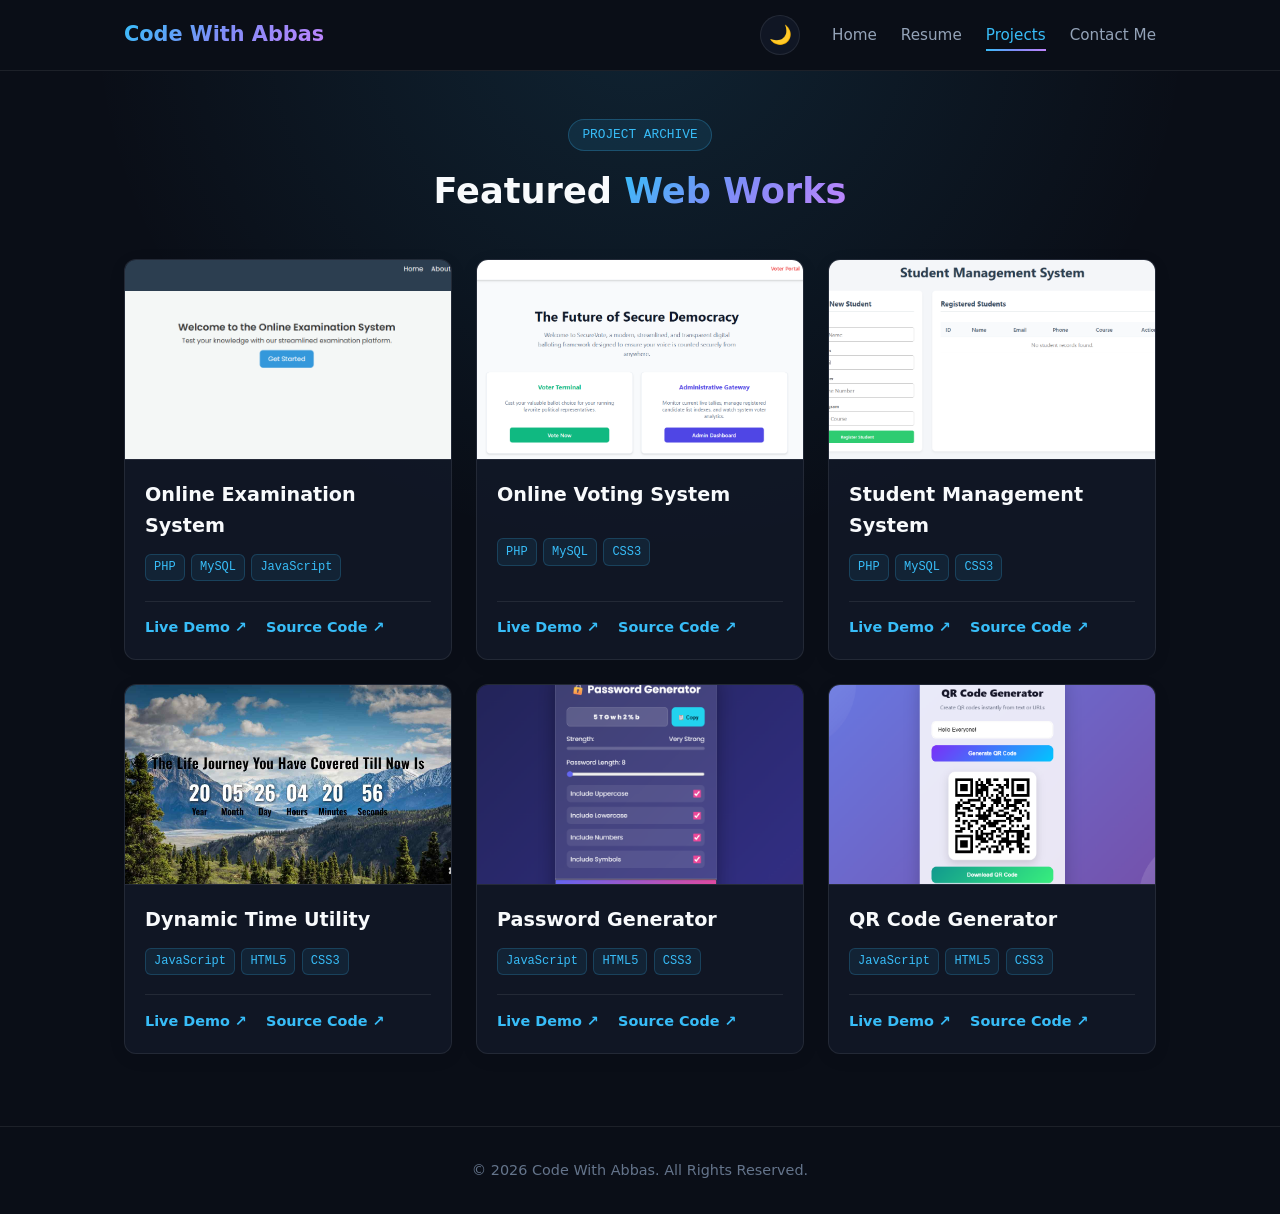
==== portfolio.html @ 572ad854 "Portfolio" ====
<!doctype html>
<html lang="en">
  <head>
    <meta charset="UTF-8" />
    <meta name="viewport" content="width=device-width, initial-scale=1.0" />
    <title>My Projects</title>
    <script>
      (function () {
        const savedTheme = localStorage.getItem("theme") || "dark";
        document.documentElement.setAttribute("data-theme", savedTheme);
      })();
    </script>
    <link rel="stylesheet" href="css/style.css" />
  </head>
  <body>
    <header class="site-header">
      <div class="site-container nav-wrapper">
        <a href="index.html" class="brand-logo">
          <span class="gradient-text">Code With Abbas</span>
        </a>
        <div class="nav-actions">
          <button
            class="nav-toggle-btn"
            id="mobileMenuToggle"
            aria-label="Toggle navigation"
          >
            ☰
          </button>
          <nav>
            <ul class="nav-list" id="primaryNav">
              <li class="theme-toggle-item">
                <button
                  class="theme-btn"
                  id="themeToggleBtn"
                  aria-label="Toggle Dark/Light mode"
                >
                  <span class="theme-icon moon-icon">🌙</span>
                  <span class="theme-icon sun-icon">☀️</span>
                </button>
              </li>
              <li>
                <a href="index.html" class="nav-link">Home</a>
              </li>
              <li><a href="resume.html" class="nav-link">Resume</a></li>
              <li>
                <a href="portfolio.html" class="nav-link nav-active"
                  >Projects</a
                >
              </li>
              <li><a href="contact.html" class="nav-link">Contact Me</a></li>
            </ul>
          </nav>
        </div>
      </div>
    </header>

    <main class="main-content">
      <div class="site-container">
        <div class="section-head">
          <span class="section-badge">PROJECT ARCHIVE</span>
          <h1 class="section-title">
            Featured <span class="gradient-text">Web Works</span>
          </h1>
        </div>

        <div class="cards-grid">
          <article class="glass-card project-card">
            <div class="project-img-wrapper">
              <img
                src="assets/Online-Examination-System.png"
                alt="Online Examination System Screenshot"
                class="project-thumbnail"
                onerror="
                  this.src =
                    'https://placehold.co/600x350/131a2a/38bdf8?text=Online+Exam+System'
                "
              />
            </div>
            <div class="project-content">
              <h3 class="project-title">Online Examination System</h3>
              <div class="project-tech">
                <span class="tech-tag">PHP</span>
                <span class="tech-tag">MySQL</span>
                <span class="tech-tag">JavaScript</span>
              </div>
              <div class="project-actions">
                <a href="#" target="_blank" class="link-btn">Live Demo ↗</a>
                <a href="https://github.com" target="_blank" class="link-btn"
                  >Source Code ↗</a
                >
              </div>
            </div>
          </article>

          <article class="glass-card project-card">
            <div class="project-img-wrapper">
              <img
                src="assets/Online-Voting-System.png"
                alt="Online Voting System Screenshot"
                class="project-thumbnail"
                onerror="
                  this.src =
                    'https://placehold.co/600x350/131a2a/38bdf8?text=Online+Voting+System'
                "
              />
            </div>
            <div class="project-content">
              <h3 class="project-title">Online Voting System</h3>
              <div class="project-tech">
                <span class="tech-tag">PHP</span>
                <span class="tech-tag">MySQL</span>
                <span class="tech-tag">CSS3</span>
              </div>
              <div class="project-actions">
                <a href="#" target="_blank" class="link-btn">Live Demo ↗</a>
                <a href="https://github.com" target="_blank" class="link-btn"
                  >Source Code ↗</a
                >
              </div>
            </div>
          </article>

          <article class="glass-card project-card">
            <div class="project-img-wrapper">
              <img
                src="assets/Student-Management-System.png"
                alt="Student Management System Screenshot"
                class="project-thumbnail"
                onerror="
                  this.src =
                    'https://placehold.co/600x350/131a2a/38bdf8?text=Student+Management+System'
                "
              />
            </div>
            <div class="project-content">
              <h3 class="project-title">Student Management System</h3>
              <div class="project-tech">
                <span class="tech-tag">PHP</span>
                <span class="tech-tag">MySQL</span>
                <span class="tech-tag">CSS3</span>
              </div>
              <div class="project-actions">
                <a href="#" target="_blank" class="link-btn">Live Demo ↗</a>
                <a href="https://github.com" target="_blank" class="link-btn"
                  >Source Code ↗</a
                >
              </div>
            </div>
          </article>

          <article class="glass-card project-card">
            <div class="project-img-wrapper">
              <img
                src="assets/Life-Time-Calculator.jpg"
                alt="Dynamic Time Utility Screenshot"
                class="project-thumbnail"
                onerror="
                  this.src =
                    'https://placehold.co/600x350/131a2a/38bdf8?text=Dynamic+Web+Tool'
                "
              />
            </div>
            <div class="project-content">
              <h3 class="project-title">Dynamic Time Utility</h3>
              <div class="project-tech">
                <span class="tech-tag">JavaScript</span>
                <span class="tech-tag">HTML5</span>
                <span class="tech-tag">CSS3</span>
              </div>
              <div class="project-actions">
                <a
                  href="Projects/Life Timer App/index.html"
                  target="_blank"
                  class="link-btn"
                  >Live Demo ↗</a
                >
                <a href="https://github.com" target="_blank" class="link-btn"
                  >Source Code ↗</a
                >
              </div>
            </div>
          </article>
          <article class="glass-card project-card">
            <div class="project-img-wrapper">
              <img
                src="assets/Password-Generator.png"
                alt="Password Generator Screenshot"
                class="project-thumbnail"
                onerror="
                  this.src =
                    'https://placehold.co/600x350/131a2a/38bdf8?text=Dynamic+Web+Tool'
                "
              />
            </div>
            <div class="project-content">
              <h3 class="project-title">Password Generator</h3>
              <div class="project-tech">
                <span class="tech-tag">JavaScript</span>
                <span class="tech-tag">HTML5</span>
                <span class="tech-tag">CSS3</span>
              </div>
              <div class="project-actions">
                <a
                  href="Projects/Password Generator/index.html"
                  target="_blank"
                  class="link-btn"
                  >Live Demo ↗</a
                >
                <a href="https://github.com" target="_blank" class="link-btn"
                  >Source Code ↗</a
                >
              </div>
            </div>
          </article>
          <article class="glass-card project-card">
            <div class="project-img-wrapper">
              <img
                src="assets/QR-Code-Generator.png"
                alt="QR Code Generator Screenshot"
                class="project-thumbnail"
                onerror="
                  this.src =
                    'https://placehold.co/600x350/131a2a/38bdf8?text=QR+Code+Generator'
                "
              />
            </div>
            <div class="project-content">
              <h3 class="project-title">QR Code Generator</h3>
              <div class="project-tech">
                <span class="tech-tag">JavaScript</span>
                <span class="tech-tag">HTML5</span>
                <span class="tech-tag">CSS3</span>
              </div>
              <div class="project-actions">
                <a
                  href="Projects/QR Code Generator App/index.html"
                  target="_blank"
                  class="link-btn"
                  >Live Demo ↗</a
                >
                <a href="https://github.com" target="_blank" class="link-btn"
                  >Source Code ↗</a
                >
              </div>
            </div>
          </article>
        </div>
      </div>
    </main>

    <footer class="site-footer">
      <div class="site-container">
        <p>© 2026 Code With Abbas. All Rights Reserved.</p>
      </div>
    </footer>

    <script src="js/script.js"></script>
  </body>
</html>
---- css/style.css ----
/* ==========================================================================
   1. ROOT VARIABLES & THEME CONFIGURATION
   ========================================================================== */
:root {
  /* Typography */
  --font-main: system-ui, -apple-system, BlinkMacSystemFont, 'Segoe UI', Roboto, Helvetica, Arial, sans-serif;
  --font-heading: 'Segoe UI', system-ui, -apple-system, sans-serif;
  --font-code: 'Consolas', 'Courier New', monospace;

  /* Default Dark Mode Colors */
  --bg-dark: #0a0e17;
  --bg-card: rgba(19, 26, 42, 0.75);
  --bg-card-hover: rgba(26, 36, 60, 0.95);
  --border-card: rgba(255, 255, 255, 0.08);

  --accent-cyan: #38bdf8;
  --accent-indigo: #818cf8;
  --accent-purple: #c084fc;
  --text-main: #f8fafc;
  --text-muted: #94a3b8;
  --text-subtle: #64748b;

  --input-bg: rgba(10, 14, 23, 0.8);
  --gradient-accent: linear-gradient(135deg, var(--accent-cyan) 0%, var(--accent-indigo) 50%, var(--accent-purple) 100%);
  --gradient-glow: radial-gradient(circle at 50% 0%, rgba(56, 189, 248, 0.12), transparent 50%);

  /* Radii & Transitions */
  --radius-sm: 6px;
  --radius-md: 12px;
  --radius-lg: 18px;
  --radius-full: 9999px;
  --transition: all 0.3s cubic-bezier(0.4, 0, 0.2, 1);
}

/* Light Theme Variables */
[data-theme="light"] {
  --bg-dark: #f1f5f9;
  --bg-card: rgba(255, 255, 255, 0.85);
  --bg-card-hover: rgba(255, 255, 255, 1);
  --border-card: rgba(0, 0, 0, 0.08);

  --accent-cyan: #0284c7;
  --accent-indigo: #6366f1;
  --accent-purple: #9333ea;
  --text-main: #0f172a;
  --text-muted: #475569;
  --text-subtle: #94a3b8;

  --input-bg: #ffffff;
  --gradient-accent: linear-gradient(135deg, #0284c7 0%, #6366f1 50%, #9333ea 100%);
  --gradient-glow: radial-gradient(circle at 50% 0%, rgba(2, 132, 199, 0.12), transparent 60%);
}

/* ==========================================================================
   2. GLOBAL RESET & BASE STYLES
   ========================================================================== */
*,
*::before,
*::after {
  margin: 0;
  padding: 0;
  box-sizing: border-box;
}

body {
  font-family: var(--font-main);
  background-color: var(--bg-dark);
  background-image: var(--gradient-glow);
  background-attachment: fixed;
  color: var(--text-main);
  line-height: 1.6;
  min-height: 100vh;
  display: flex;
  flex-direction: column;
  transition: background-color 0.3s ease, color 0.3s ease;
}

.site-container {
  max-width: 1080px;
  margin: 0 auto;
  padding: 0 1.5rem;
  width: 100%;
}

.main-content {
  flex: 1;
  padding: 3rem 0 4.5rem;
}

/* ==========================================================================
   3. TYPOGRAPHY & REUSABLE UI ELEMENTS
   ========================================================================== */
.section-head {
  text-align: center;
  margin-bottom: 2.5rem;
}

.section-badge {
  display: inline-block;
  padding: 0.3rem 0.85rem;
  background: rgba(56, 189, 248, 0.1);
  border: 1px solid rgba(56, 189, 248, 0.25);
  color: var(--accent-cyan);
  font-family: var(--font-code);
  font-size: 0.8rem;
  border-radius: var(--radius-full);
  margin-bottom: 0.75rem;
}

.section-title {
  font-family: var(--font-heading);
  font-size: 2.2rem;
  font-weight: 700;
}

.gradient-text {
  background: var(--gradient-accent);
  background-clip: text;
  -webkit-text-fill-color: transparent;
}

.btn-group {
  display: flex;
  gap: 1rem;
  flex-wrap: wrap;
}

.btn-primary {
  display: inline-flex;
  align-items: center;
  gap: 0.5rem;
  padding: 0.7rem 1.4rem;
  background: var(--gradient-accent);
  color: #ffffff;
  font-weight: 700;
  text-decoration: none;
  border-radius: var(--radius-md);
  transition: var(--transition);
  border: none;
  cursor: pointer;
}

.btn-primary:hover {
  transform: translateY(-2px);
  box-shadow: 0 8px 16px -4px rgba(56, 189, 248, 0.4);
}

.btn-secondary {
  display: inline-flex;
  align-items: center;
  gap: 0.5rem;
  padding: 0.7rem 1.4rem;
  background: rgba(255, 255, 255, 0.05);
  border: 1px solid var(--border-card);
  color: var(--text-main);
  font-weight: 600;
  text-decoration: none;
  border-radius: var(--radius-md);
  transition: var(--transition);
}

.btn-secondary:hover {
  background: rgba(255, 255, 255, 0.1);
  transform: translateY(-2px);
}

.cards-grid {
  display: grid;
  grid-template-columns: repeat(auto-fit, minmax(300px, 1fr));
  gap: 1.5rem;
}

.glass-card {
  background: var(--bg-card);
  border: 1px solid var(--border-card);
  border-radius: var(--radius-md);
  padding: 1.5rem;
  transition: var(--transition);
  box-shadow: 0 4px 20px rgba(0, 0, 0, 0.05);
}

.glass-card:hover {
  background: var(--bg-card-hover);
  border-color: rgba(56, 189, 248, 0.35);
  transform: translateY(-3px);
}

/* ==========================================================================
   4. NAVIGATION BAR & THEME TOGGLE
   ========================================================================== */
.site-header {
  position: sticky;
  top: 0;
  z-index: 1000;
  backdrop-filter: blur(12px);
  -webkit-backdrop-filter: blur(12px);
  background-color: var(--bg-dark);
  border-bottom: 1px solid var(--border-card);
  transition: background-color 0.3s ease, border-color 0.3s ease;
}

.nav-wrapper {
  display: flex;
  justify-content: space-between;
  align-items: center;
  height: 70px;
}

.brand-logo {
  font-family: var(--font-heading);
  font-size: 1.3rem;
  font-weight: 700;
  color: var(--text-main);
  text-decoration: none;
}

.nav-actions {
  display: flex;
  align-items: center;
}

.nav-list {
  display: flex;
  align-items: center;
  gap: 1.5rem;
  list-style: none;
}

.nav-link {
  color: var(--text-muted);
  text-decoration: none;
  font-size: 0.95rem;
  font-weight: 500;
  transition: var(--transition);
  padding: 0.4rem 0;
  position: relative;
}

.nav-link:hover,
.nav-link.nav-active {
  color: var(--accent-cyan);
  transition: 0.5s ease-in-out;
}

.nav-link.nav-active::after {
  content: '';
  position: absolute;
  bottom: 0;
  left: 0;
  width: 100%;
  height: 2px;
  background: var(--gradient-accent);
}

/* Theme Toggle Button & Animation */
.theme-toggle-item {
  display: flex;
  align-items: center;
  margin-right: 0.5rem;
}

.theme-btn {
  width: 40px;
  height: 40px;
  border-radius: var(--radius-full);
  background: var(--bg-card);
  border: 1px solid var(--border-card);
  cursor: pointer;
  display: flex;
  align-items: center;
  justify-content: center;
  position: relative;
  overflow: hidden;
  transition: var(--transition);
}

.theme-btn:hover {
  border-color: var(--accent-cyan);
  transform: scale(1.08);
}

.theme-icon {
  font-size: 1.15rem;
  position: absolute;
  transition: transform 0.4s cubic-bezier(0.4, 0, 0.2, 1), opacity 0.3s ease;
}

/* Dark Mode default state */
.sun-icon {
  transform: translateY(35px) rotate(90deg);
  opacity: 0;
}

.moon-icon {
  transform: translateY(0) rotate(0deg);
  opacity: 1;
}

/* Light Mode active state */
[data-theme="light"] .sun-icon {
  transform: translateY(0) rotate(0deg);
  opacity: 1;
}

[data-theme="light"] .moon-icon {
  transform: translateY(-35px) rotate(-90deg);
  opacity: 0;
}

.nav-toggle-btn {
  display: none;
  background: none;
  border: none;
  color: var(--text-main);
  font-size: 1.5rem;
  cursor: pointer;
}

/* ==========================================================================
   5. ABOUT PAGE (INDEX)
   ========================================================================== */
.about-hero {
  display: grid;
  grid-template-columns: 300px 1fr;
  gap: 2.5rem;
  align-items: center;
  margin-bottom: 3.5rem;
}

.profile-card {
  position: relative;
}

.profile-glow {
  position: absolute;
  inset: -6px;
  background: var(--gradient-accent);
  filter: blur(20px);
  opacity: 0.35;
  border-radius: var(--radius-lg);
  z-index: 0;
}

.profile-img-box {
  position: relative;
  z-index: 1;
  background: var(--bg-card);
  border: 1px solid var(--border-card);
  border-radius: var(--radius-lg);
  padding: 0.75rem;
}

.profile-avatar {
  width: 100%;
  aspect-ratio: 1/1;
  border-radius: var(--radius-md);
  object-fit: cover;
  display: block;
}

.about-info-panel h1 {
  font-size: 2.5rem;
  line-height: 1.2;
  margin-bottom: 0.4rem;
}

.about-role {
  font-size: 1.1rem;
  color: var(--accent-cyan);
  font-weight: 600;
  margin-bottom: 1rem;
}

.about-bio {
  color: var(--text-muted);
  font-size: 1.05rem;
  margin-bottom: 1.5rem;
}

/* ==========================================================================
   6. RESUME PAGE
   ========================================================================== */
.resume-top-bar {
  display: flex;
  justify-content: space-between;
  align-items: flex-end;
  margin-bottom: 2rem;
  flex-wrap: wrap;
  gap: 1.2rem;
}

.resume-sheet {
  background: var(--bg-card);
  border: 1px solid var(--border-card);
  border-radius: var(--radius-lg);
  padding: 1.5rem;
  box-shadow: 0 20px 40px rgba(0, 0, 0, 0.2);
}

.resume-full-image-wrapper {
  width: 100%;
  display: flex;
  justify-content: center;
}

.resume-full-img {
  width: 100%;
  max-width: 950px;
  height: auto;
  border-radius: var(--radius-sm);
  border: 1px solid var(--border-card);
  box-shadow: 0 12px 35px rgba(0, 0, 0, 0.3);
  display: block;
}

/* ==========================================================================
   7. PORTFOLIO PAGE
   ========================================================================== */
.filter-tabs {
  display: flex;
  justify-content: center;
  gap: 0.75rem;
  margin-bottom: 2.5rem;
  flex-wrap: wrap;
}

.filter-btn {
  background: rgba(255, 255, 255, 0.05);
  border: 1px solid var(--border-card);
  color: var(--text-muted);
  padding: 0.5rem 1.2rem;
  border-radius: var(--radius-full);
  font-size: 0.9rem;
  cursor: pointer;
  transition: var(--transition);
}

.filter-btn:hover,
.filter-btn.active-filter {
  background: var(--accent-cyan);
  color: #ffffff;
  border-color: var(--accent-cyan);
  font-weight: 600;
}

.project-card {
  display: flex;
  flex-direction: column;
  overflow: hidden;
  padding: 0;
}

.project-img-wrapper {
  width: 100%;
  height: 200px;
  overflow: hidden;
  position: relative;
  background-color: var(--bg-card);
  border-bottom: 1px solid var(--border-card);
}

.project-thumbnail {
  width: 100%;
  height: 100%;
  object-fit: cover;
  transition: transform 0.4s ease;
}

.project-card:hover .project-thumbnail {
  transform: scale(1.04);
}

.project-content {
  padding: 1.25rem;
  display: flex;
  flex-direction: column;
  flex-grow: 1;
  justify-content: space-between;
}

.project-title {
  font-size: 1.2rem;
  font-weight: 700;
  margin-bottom: 0.75rem;
}

.project-tech {
  display: flex;
  flex-wrap: wrap;
  gap: 0.4rem;
  margin-bottom: 1.2rem;
}

.tech-tag {
  background: rgba(56, 189, 248, 0.08);
  border: 1px solid rgba(56, 189, 248, 0.2);
  color: var(--accent-cyan);
  font-family: var(--font-code);
  font-size: 0.75rem;
  padding: 0.2rem 0.5rem;
  border-radius: var(--radius-sm);
}

.project-actions {
  display: flex;
  gap: 1.2rem;
  padding-top: 0.9rem;
  border-top: 1px solid var(--border-card);
}

.link-btn {
  text-decoration: none;
  font-size: 0.9rem;
  font-weight: 600;
  color: var(--accent-cyan);
  transition: var(--transition);
}

.link-btn:hover {
  color: var(--accent-purple);
}

/* ==========================================================================
   8. CONTACT PAGE
   ========================================================================== */
.contact-grid {
  display: grid;
  grid-template-columns: 1fr 1.3fr;
  gap: 2rem;
}

.contact-detail-card {
  display: flex;
  align-items: center;
  gap: 1rem;
  padding: 1rem;
  background: var(--bg-card);
  border: 1px solid var(--border-card);
  border-radius: var(--radius-md);
  margin-top: 1rem;
}

.form-group {
  margin-bottom: 1.2rem;
}

.form-label {
  display: block;
  font-size: 0.85rem;
  margin-bottom: 0.4rem;
  color: var(--text-muted);
}

.form-input,
.form-textarea {
  width: 100%;
  padding: 0.8rem;
  background: var(--input-bg);
  border: 1px solid var(--border-card);
  border-radius: var(--radius-sm);
  color: var(--text-main);
  font-family: var(--font-main);
  font-size: 0.95rem;
  transition: var(--transition);
}

.form-input:focus,
.form-textarea:focus {
  outline: none;
  border-color: var(--accent-cyan);
  box-shadow: 0 0 0 3px rgba(56, 189, 248, 0.15);
}

.form-textarea {
  min-height: 120px;
  resize: vertical;
}

.status-box {
  display: none;
  padding: 0.8rem;
  border-radius: var(--radius-sm);
  margin-top: 1rem;
  font-size: 0.9rem;
}

.status-box.success {
  display: block;
  background: rgba(34, 197, 94, 0.15);
  border: 1px solid rgba(34, 197, 94, 0.3);
  color: #4ade80;
}

.status-box.error {
  display: block;
  background: rgba(239, 68, 68, 0.15);
  border: 1px solid rgba(239, 68, 68, 0.3);
  color: #f87171;
}

/* ==========================================================================
   9. FOOTER
   ========================================================================== */
.site-footer {
  border-top: 1px solid var(--border-card);
  padding: 2rem 0;
  text-align: center;
  color: var(--text-subtle);
  font-size: 0.9rem;
  margin-top: auto;
}

/* ==========================================================================
   10. MEDIA QUERIES (RESPONSIVENESS)
   ========================================================================== */
@media (max-width: 860px) {

  .about-hero,
  .contact-grid {
    grid-template-columns: 1fr;
  }

  .profile-card {
    max-width: 260px;
    margin: 0 auto;
  }
}

@media (max-width: 640px) {
  .nav-list {
    position: fixed;
    top: 70px;
    left: -100%;
    width: 100%;
    height: calc(100vh - 70px);
    background: var(--bg-dark);
    flex-direction: column;
    padding: 2rem;
    transition: 0.25s ease;
  }

  .nav-list.active {
    left: 0;
  }

  .nav-toggle-btn {
    display: block;
  }

  .theme-toggle-item {
    margin-right: 0;
    margin-bottom: 1rem;
  }

  .resume-top-bar {
    flex-direction: column;
    align-items: flex-start;
  }

  .resume-sheet {
    padding: 1rem;
  }
}

/* ==========================================================================
   PAGE TRANSITION ANIMATION
   ========================================================================== */
.main-content {
  flex: 1;
  padding: 3rem 0 4.5rem;
  animation: smoothContentFadeIn 0.35s cubic-bezier(0.2, 0.8, 0.2, 1) forwards;
  will-change: transform, opacity;
}

@keyframes smoothContentFadeIn {
  from {
    opacity: 0;
    transform: translateY(8px);
  }

  to {
    opacity: 1;
    transform: translateY(0);
  }
}
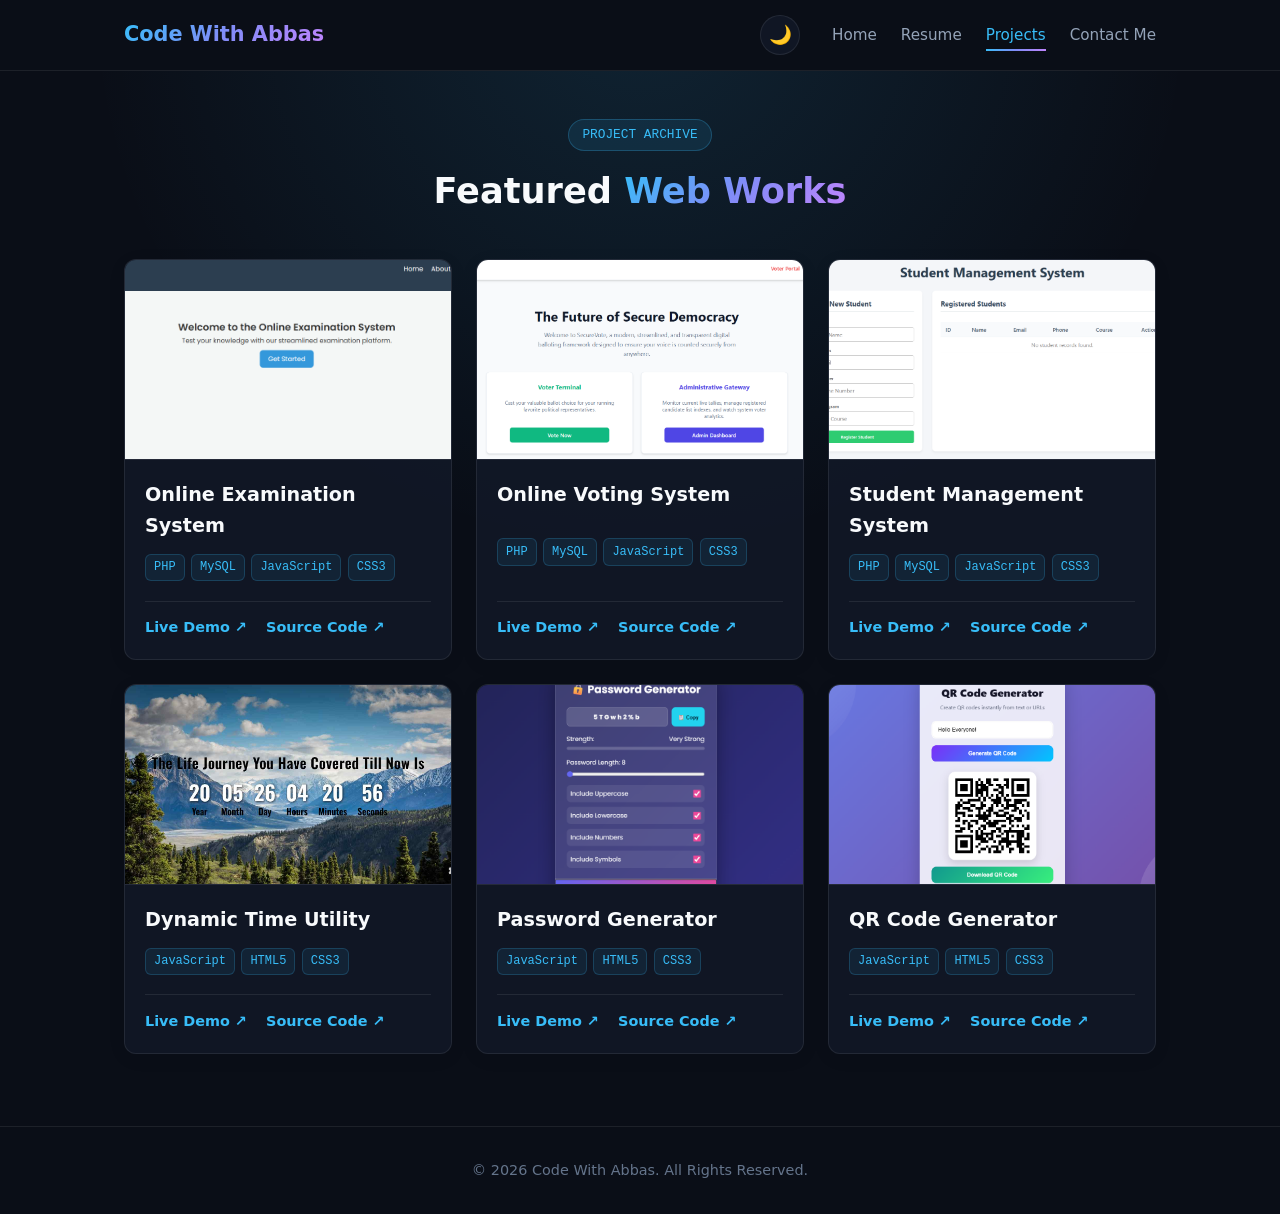
==== commit 405a4f39: "Fix HTML encoding issues in portfolio.html" ====
--- a/portfolio.html
+++ b/portfolio.html
@@ -82,6 +82,7 @@
                 <span class="tech-tag">PHP</span>
                 <span class="tech-tag">MySQL</span>
                 <span class="tech-tag">JavaScript</span>
+                <span class="tech-tag">CSS3</span>
               </div>
               <div class="project-actions">
                 <a href="#" target="_blank" class="link-btn">Live Demo ↗</a>
@@ -109,6 +110,7 @@
               <div class="project-tech">
                 <span class="tech-tag">PHP</span>
                 <span class="tech-tag">MySQL</span>
+                <span class="tech-tag">JavaScript</span>
                 <span class="tech-tag">CSS3</span>
               </div>
               <div class="project-actions">
@@ -137,6 +139,7 @@
               <div class="project-tech">
                 <span class="tech-tag">PHP</span>
                 <span class="tech-tag">MySQL</span>
+                <span class="tech-tag">JavaScript</span>
                 <span class="tech-tag">CSS3</span>
               </div>
               <div class="project-actions">
@@ -174,7 +177,7 @@
                   class="link-btn"
                   >Live Demo ↗</a
                 >
-                <a href="https://github.com" target="_blank" class="link-btn"
+                <a href="https://github.com/Rana-Abbas417/My-Developer-Portfolio/tree/main/Projects/Life%20Timer%20App" target="_blank" class="link-btn"
                   >Source Code ↗</a
                 >
               </div>
@@ -206,7 +209,7 @@
                   class="link-btn"
                   >Live Demo ↗</a
                 >
-                <a href="https://github.com" target="_blank" class="link-btn"
+                <a href="https://github.com/Rana-Abbas417/My-Developer-Portfolio/tree/main/Projects/Password%20Generator" target="_blank" class="link-btn"
                   >Source Code ↗</a
                 >
               </div>
@@ -238,7 +241,7 @@
                   class="link-btn"
                   >Live Demo ↗</a
                 >
-                <a href="https://github.com" target="_blank" class="link-btn"
+                <a href="https://github.com/Rana-Abbas417/My-Developer-Portfolio/tree/main/Projects/QR%20Code%20Generator%20App" target="_blank" class="link-btn"
                   >Source Code ↗</a
                 >
               </div>
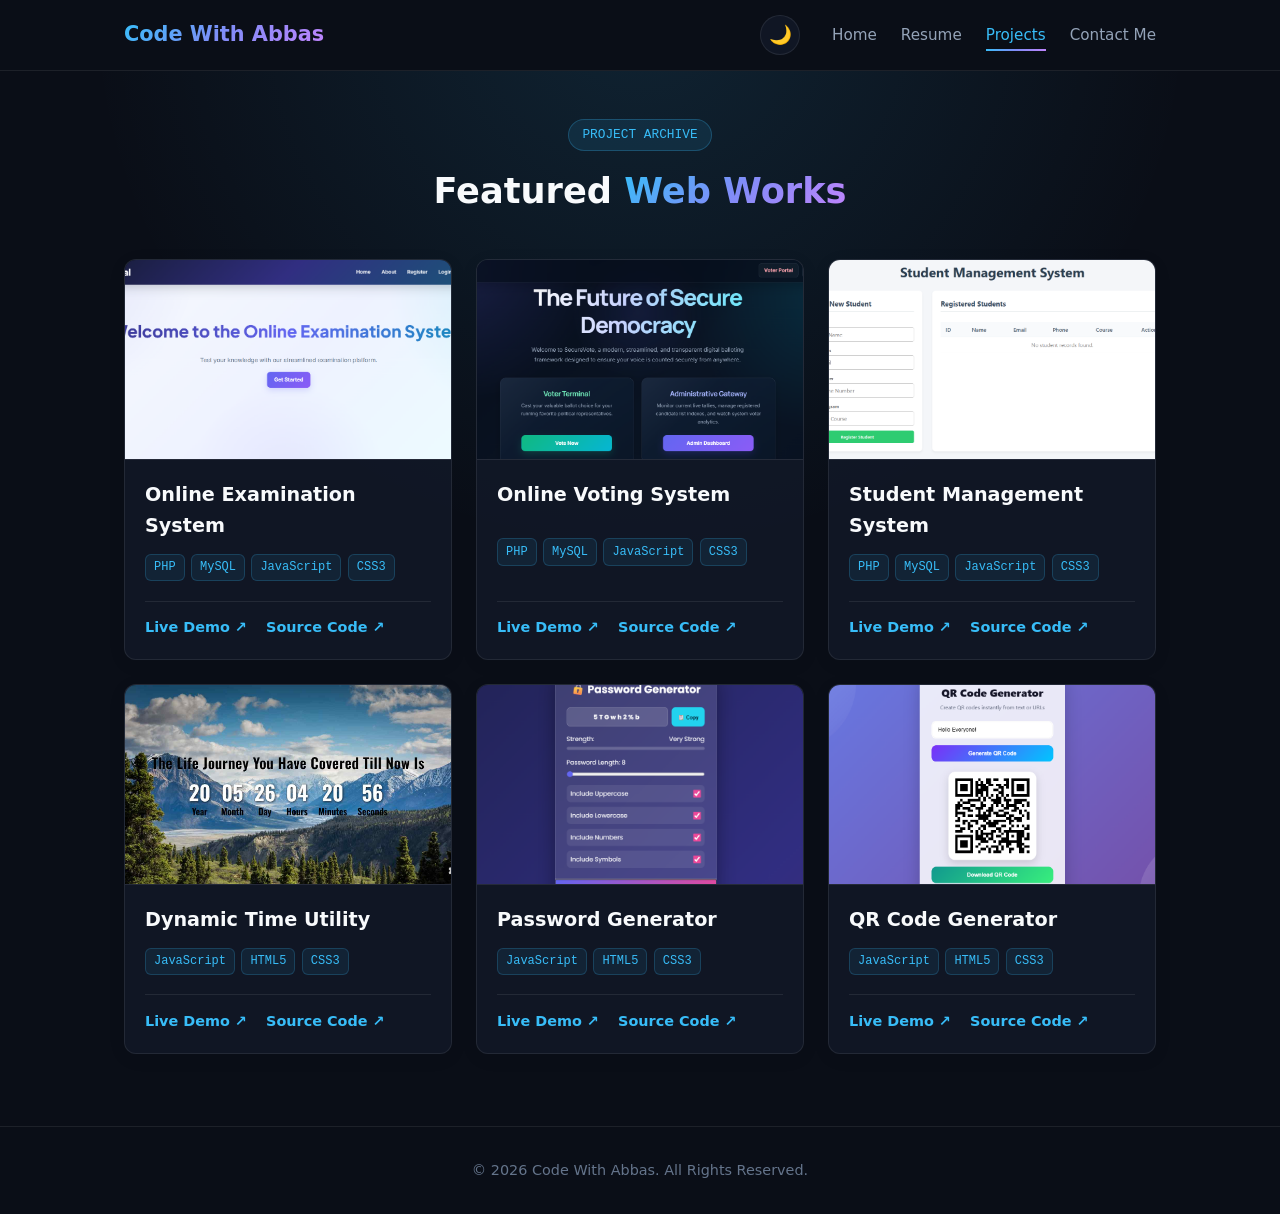
==== commit 9f9a55a6: "Update portfolio.html" ====
--- a/portfolio.html
+++ b/portfolio.html
@@ -85,8 +85,8 @@
                 <span class="tech-tag">CSS3</span>
               </div>
               <div class="project-actions">
-                <a href="#" target="_blank" class="link-btn">Live Demo ↗</a>
-                <a href="https://github.com" target="_blank" class="link-btn"
+                <a href="https://examination-system-codewithabbas.freedev.app/" target="_blank" class="link-btn">Live Demo ↗</a>
+                <a href="https://github.com/Rana-Abbas417/Online-Examination-System" target="_blank" class="link-btn"
                   >Source Code ↗</a
                 >
               </div>
@@ -114,8 +114,8 @@
                 <span class="tech-tag">CSS3</span>
               </div>
               <div class="project-actions">
-                <a href="#" target="_blank" class="link-btn">Live Demo ↗</a>
-                <a href="https://github.com" target="_blank" class="link-btn"
+                <a href="http://voting-system-codewithabbas.freedev.app/" target="_blank" class="link-btn">Live Demo ↗</a>
+                <a href="https://github.com/Rana-Abbas417/Online-Voting-System" target="_blank" class="link-btn"
                   >Source Code ↗</a
                 >
               </div>
--- a/css/style.css
+++ b/css/style.css
@@ -467,7 +467,7 @@
 }
 
 .project-card:hover .project-thumbnail {
-  transform: scale(1.04);
+  transform: scale(1.1);
 }
 
 .project-content {
@@ -682,4 +682,4 @@
     opacity: 1;
     transform: translateY(0);
   }
-}+}
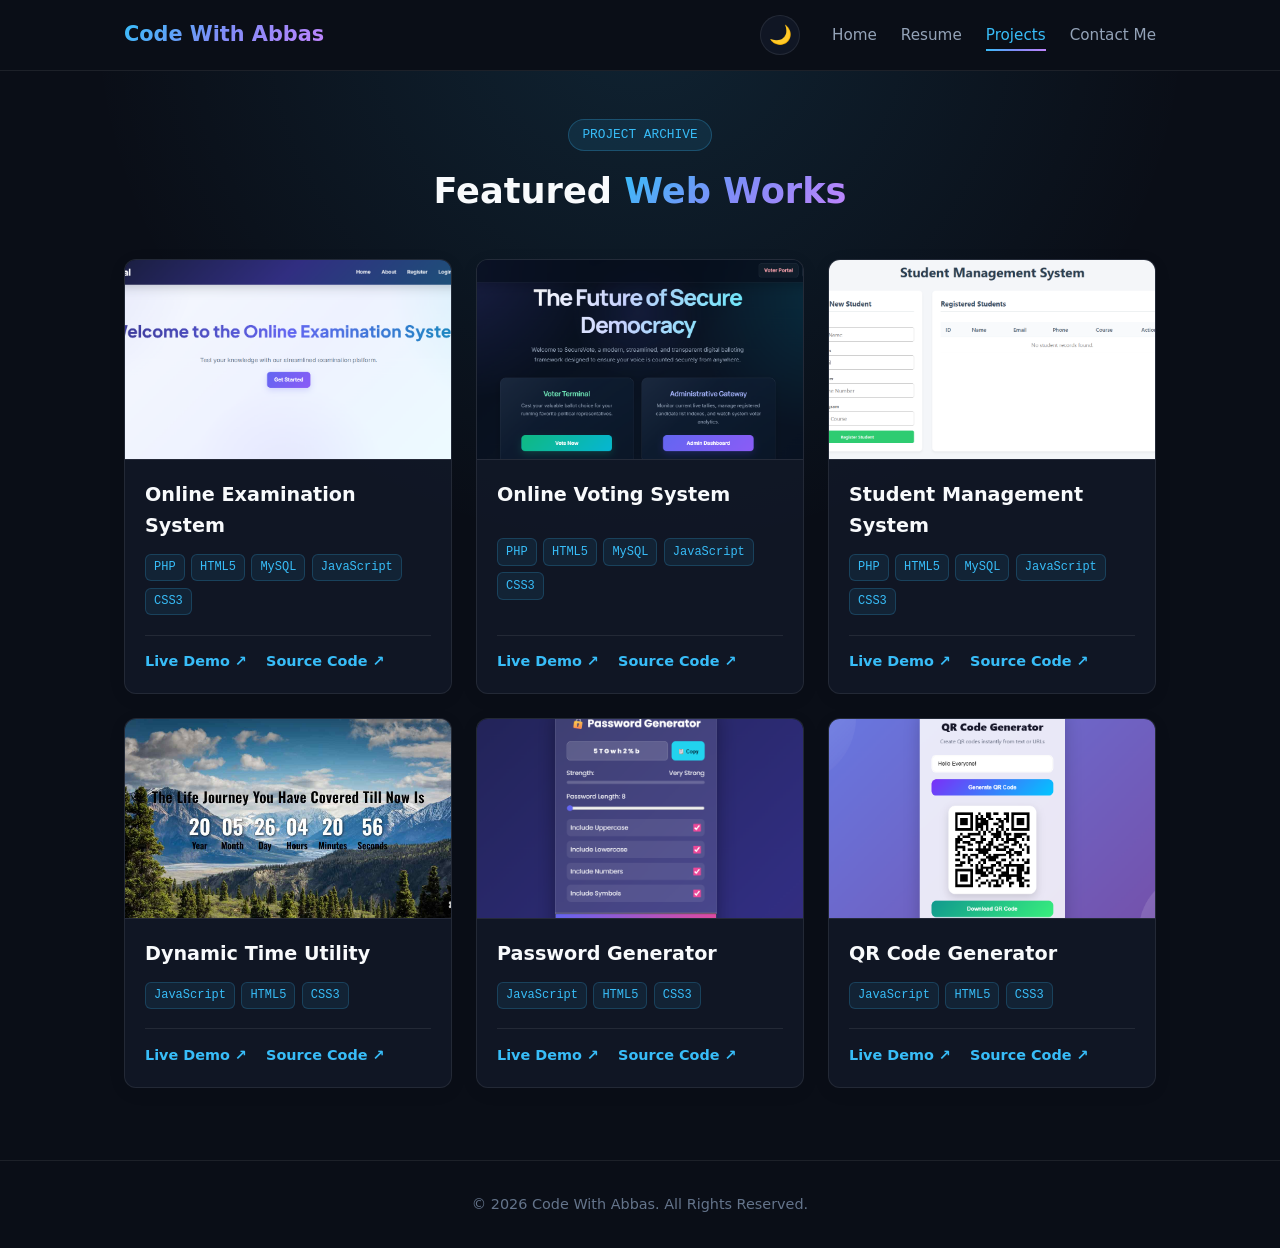
==== commit 31ea8a96: "Fix HTML formatting and update project details" ====
--- a/portfolio.html
+++ b/portfolio.html
@@ -80,6 +80,7 @@
               <h3 class="project-title">Online Examination System</h3>
               <div class="project-tech">
                 <span class="tech-tag">PHP</span>
+                <span class="tech-tag">HTML5</span>
                 <span class="tech-tag">MySQL</span>
                 <span class="tech-tag">JavaScript</span>
                 <span class="tech-tag">CSS3</span>
@@ -109,6 +110,7 @@
               <h3 class="project-title">Online Voting System</h3>
               <div class="project-tech">
                 <span class="tech-tag">PHP</span>
+                <span class="tech-tag">HTML5</span>
                 <span class="tech-tag">MySQL</span>
                 <span class="tech-tag">JavaScript</span>
                 <span class="tech-tag">CSS3</span>
@@ -138,13 +140,14 @@
               <h3 class="project-title">Student Management System</h3>
               <div class="project-tech">
                 <span class="tech-tag">PHP</span>
+                <span class="tech-tag">HTML5</span>
                 <span class="tech-tag">MySQL</span>
                 <span class="tech-tag">JavaScript</span>
                 <span class="tech-tag">CSS3</span>
               </div>
               <div class="project-actions">
-                <a href="#" target="_blank" class="link-btn">Live Demo ↗</a>
-                <a href="https://github.com" target="_blank" class="link-btn"
+                <a href="https://manage-students-codewithabbas.freedev.app/" target="_blank" class="link-btn">Live Demo ↗</a>
+                <a href="https://github.com/Rana-Abbas417/Student-Management-System" target="_blank" class="link-btn"
                   >Source Code ↗</a
                 >
               </div>
